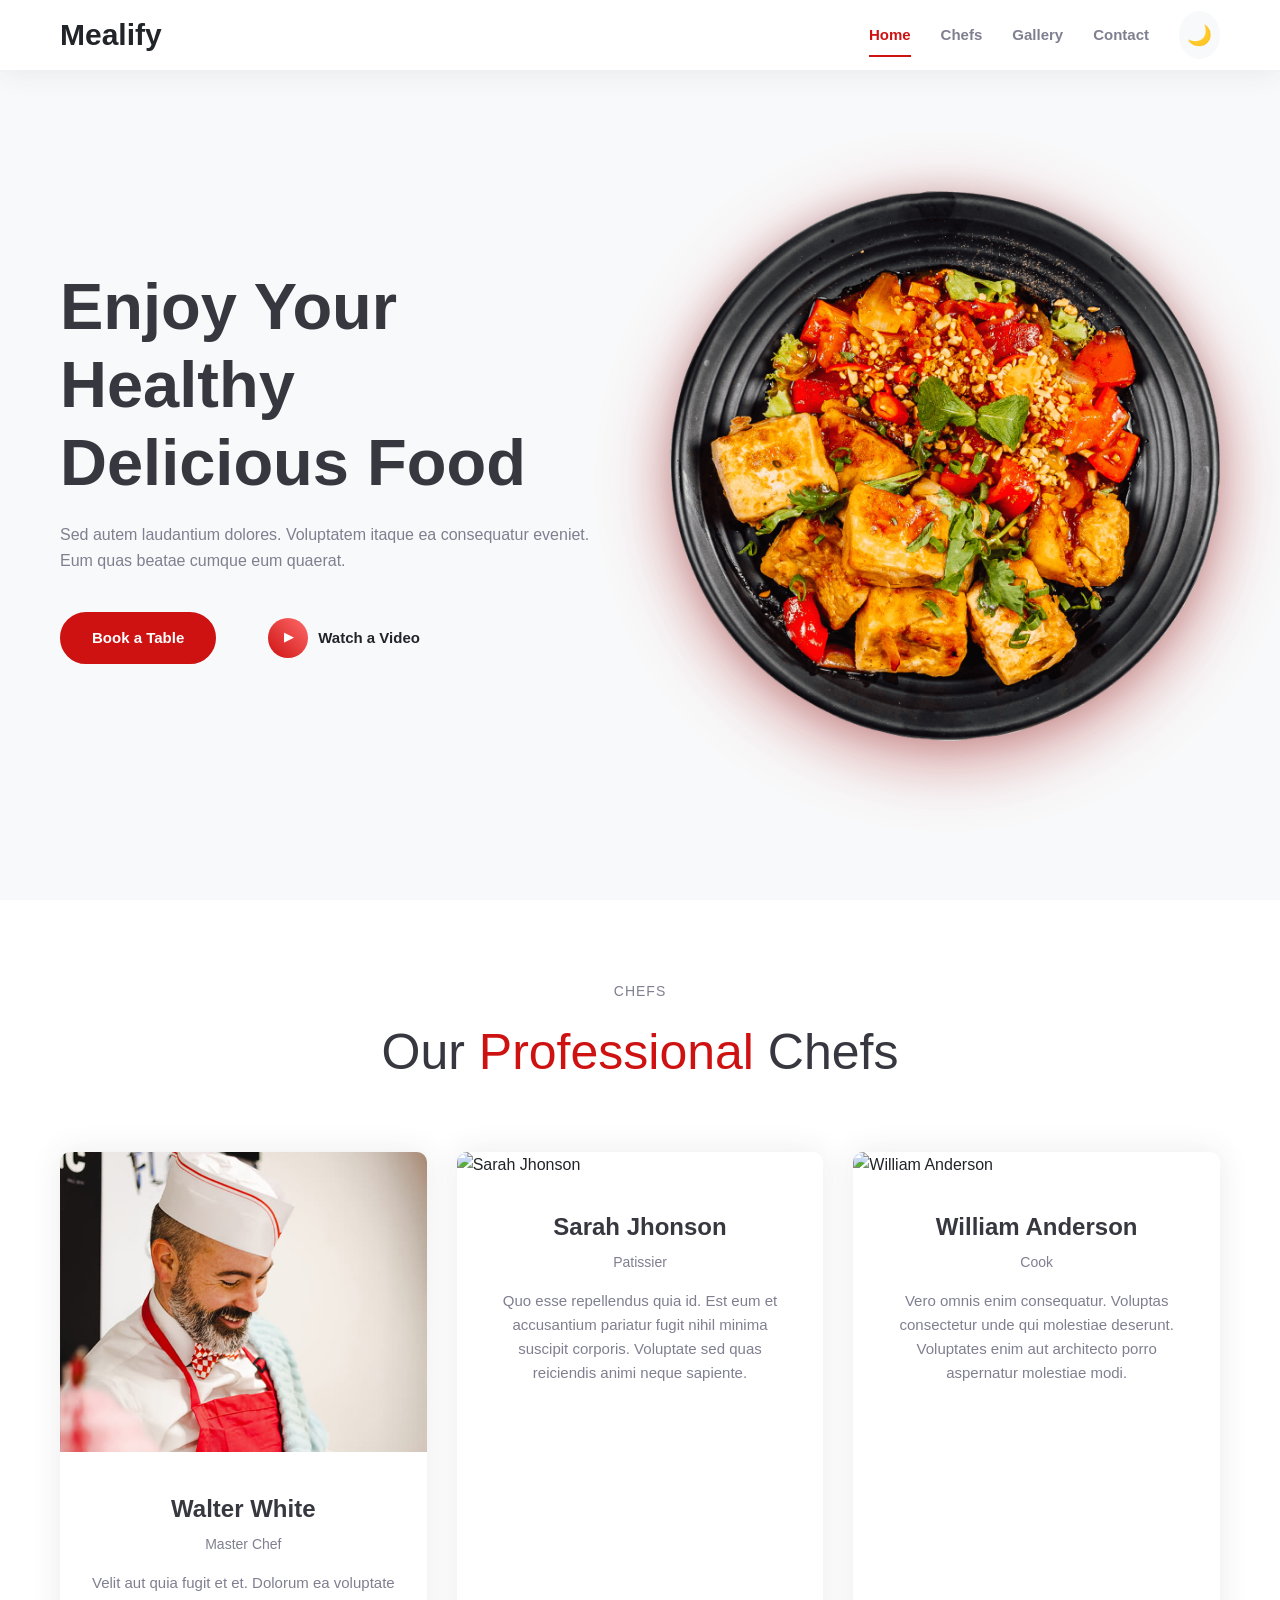
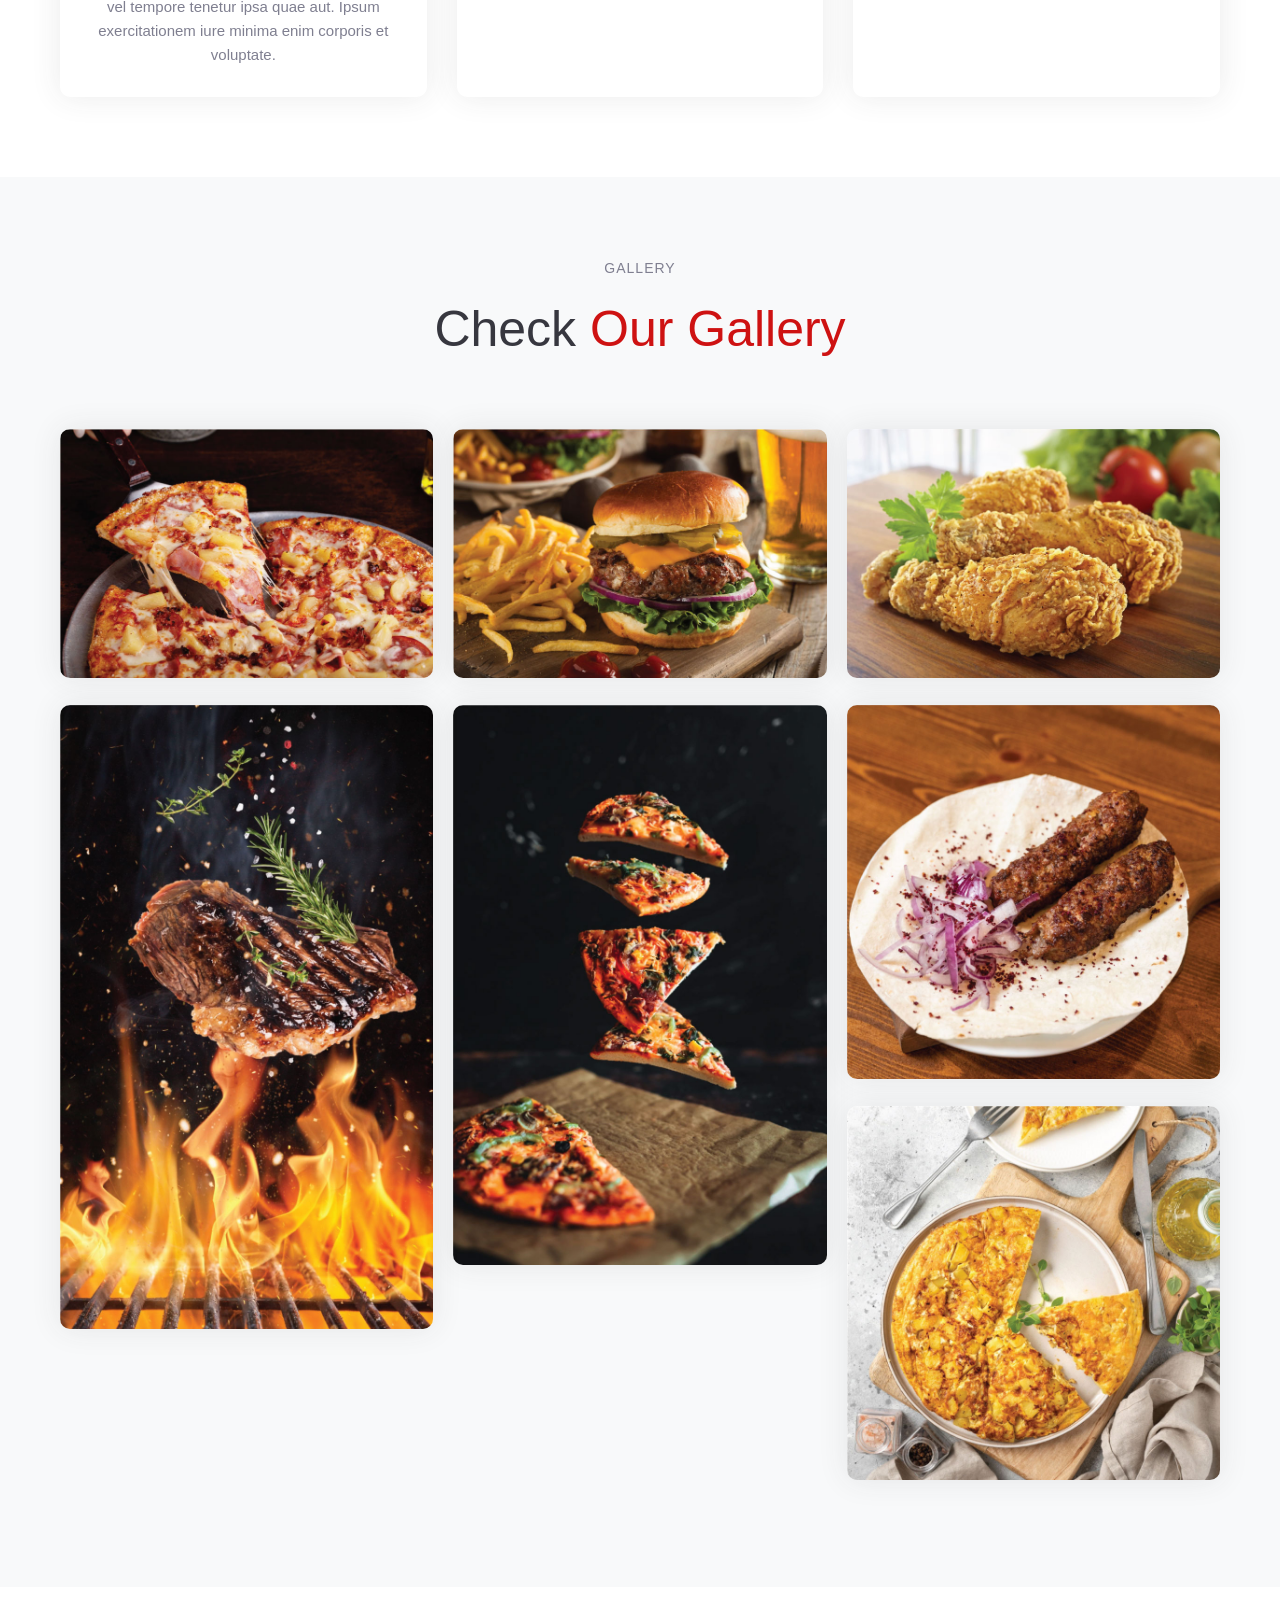
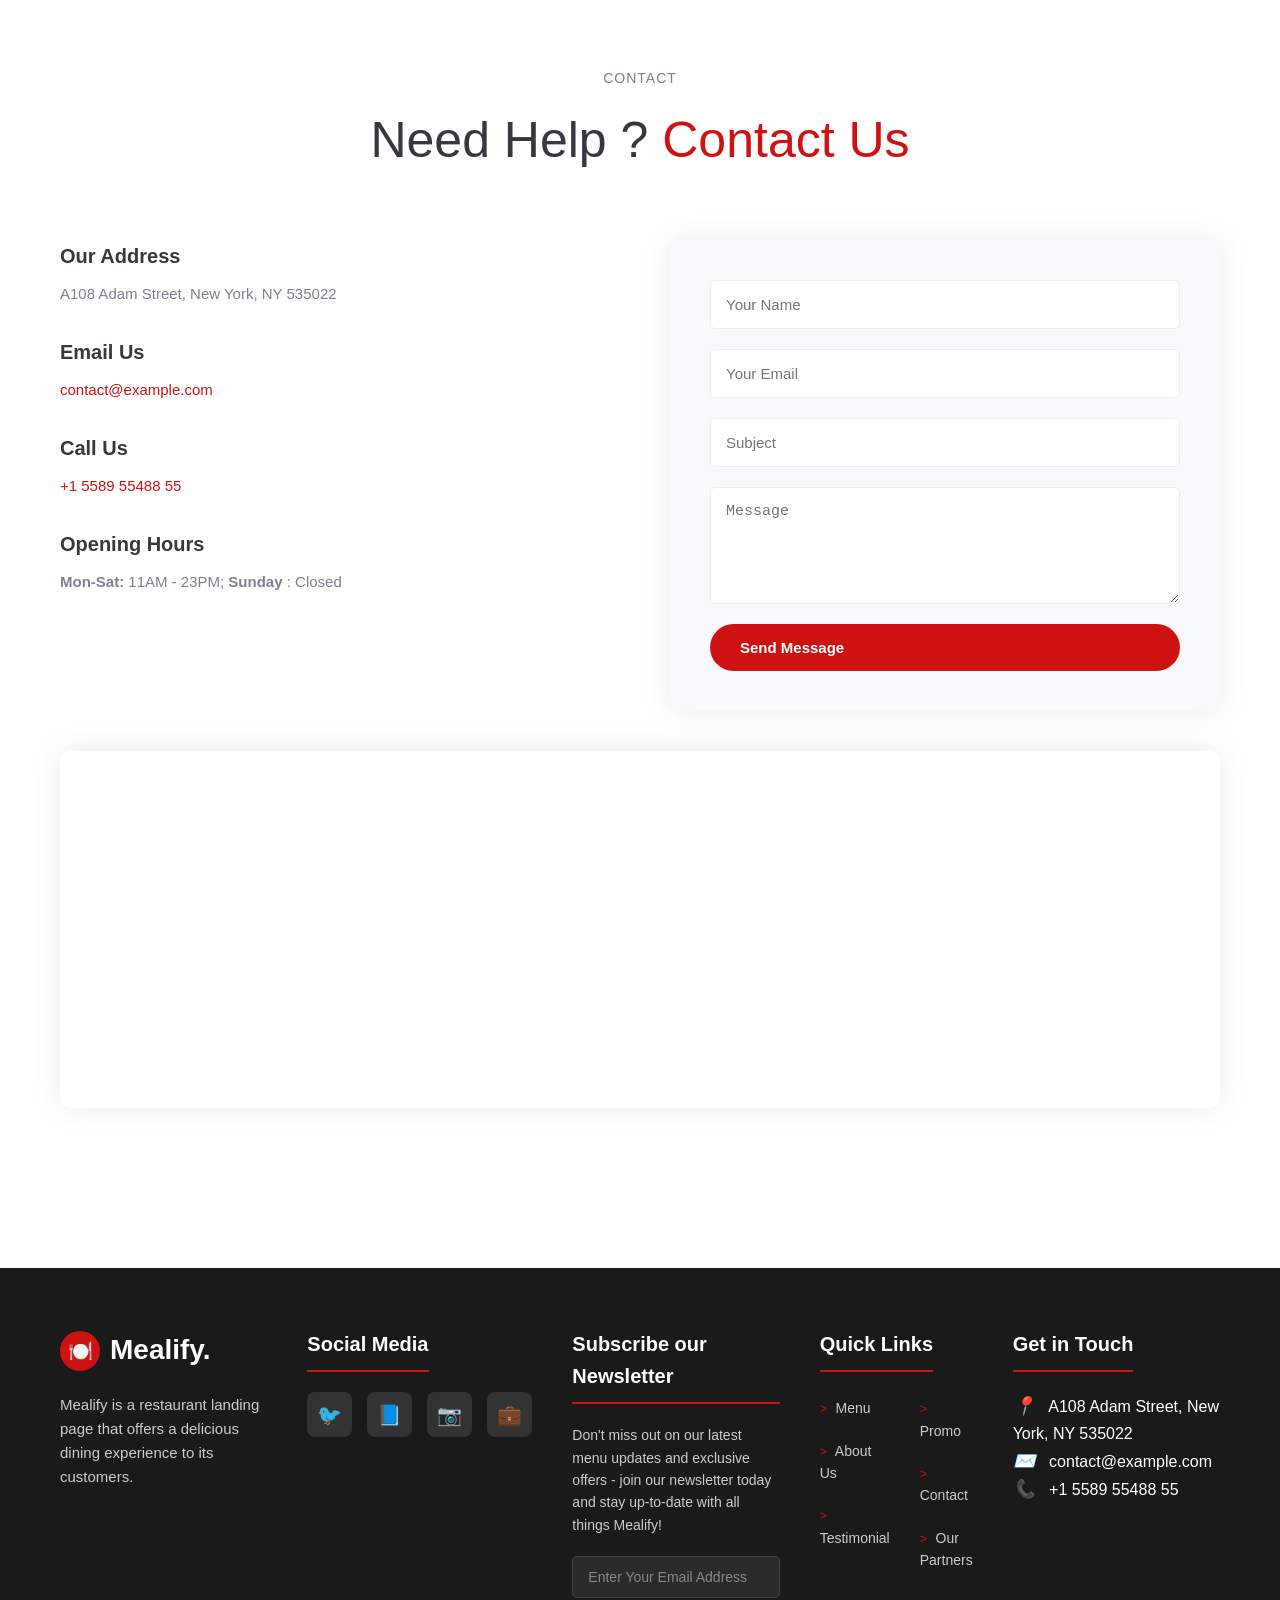
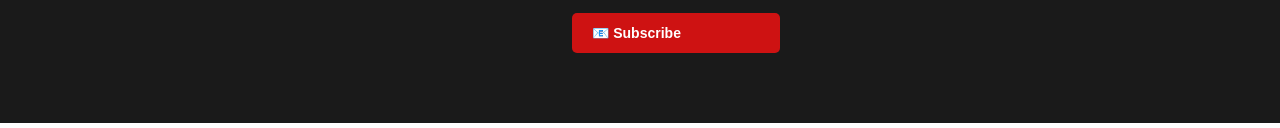
==== index.html @ 65902757 "ddd" ====
<!DOCTYPE html>
<html lang="en">
<head>
    <meta charset="UTF-8">
    <meta name="viewport" content="width=device-width, initial-scale=1.0">
    <title>Mealify</title>
    <link rel="stylesheet" href="style.css">
</head>
<body>
    <!-- Dark Mode Toggle -->
    <input type="checkbox" id="dark-mode-toggle" class="dark-mode-toggle">
    
    <!-- Navigation -->
    <nav class="navbar">
        <div class="nav-container">
            <a href="#home" class="nav-logo">Mealify</a>
            <input type="checkbox" id="menu-toggle" class="menu-toggle">
            <label for="menu-toggle" class="hamburger-menu">
                <span class="bar"></span>
                <span class="bar"></span>
                <span class="bar"></span>
            </label>
            <div class="nav-menu">
                <a href="#home" class="nav-link active">Home</a>
                <a href="#chefs" class="nav-link">Chefs</a>
                <a href="#gallery" class="nav-link">Gallery</a>
                <a href="#contact" class="nav-link">Contact</a>
                <label for="dark-mode-toggle" class="dark-mode-label">🌙</label>
            </div>
        </div>
    </nav>

    <!-- Home Section -->
    <section id="home" class="hero">
        <div class="hero-container">
            <div class="hero-content">
                <h1>Enjoy Your Healthy<br>Delicious Food</h1>
                <p>Sed autem laudantium dolores. Voluptatem itaque ea consequatur eveniet. Eum quas beatae cumque eum quaerat.</p>
                <div class="hero-buttons">
                    <a href="#" class="btn btn-primary">Book a Table</a>
                    <a href="#" class="btn btn-secondary">
                        <span class="play-icon">▶</span>
                        Watch a Video
                    </a>
                </div>
            </div>
            <div class="hero-image">
                <img src="images/hero-img.png" alt="Delicious Food">
            </div>
        </div>
    </section>

    <!-- Chefs Section -->
    <section id="chefs" class="chefs">
        <div class="container">
            <div class="section-header">
                <span class="section-subtitle">CHEFS</span>
                <h2>Our <span class="highlight">Professional</span> Chefs</h2>
            </div>
            <div class="chefs-grid">
                <div class="chef-card">
                    <div class="chef-image">
                        <img src="images/chefs-1.jpg" alt="Walter White">
                    </div>
                    <div class="chef-info">
                        <h3>Walter White</h3>
                        <span class="chef-role">Master Chef</span>
                        <p>Velit aut quia fugit et et. Dolorum ea voluptate vel tempore tenetur ipsa quae aut. Ipsum exercitationem iure minima enim corporis et voluptate.</p>
                    </div>
                </div>
                <div class="chef-card">
                    <div class="chef-image">
                        <img src="imAGES/chefs-2.jpg" alt="Sarah Jhonson">
                    </div>
                    <div class="chef-info">
                        <h3>Sarah Jhonson</h3>
                        <span class="chef-role">Patissier</span>
                        <p>Quo esse repellendus quia id. Est eum et accusantium pariatur fugit nihil minima suscipit corporis. Voluptate sed quas reiciendis animi neque sapiente.</p>
                    </div>
                </div>
                <div class="chef-card">
                    <div class="chef-image">
                        <img src="IMAGES/chefs-3.jpg" alt="William Anderson">
                    </div>
                    <div class="chef-info">
                        <h3>William Anderson</h3>
                        <span class="chef-role">Cook</span>
                        <p>Vero omnis enim consequatur. Voluptas consectetur unde qui molestiae deserunt. Voluptates enim aut architecto porro aspernatur molestiae modi.</p>
                    </div>
                </div>
            </div>
        </div>
    </section>

    <!-- Gallery Section -->
    <section id="gallery" class="gallery">
        <div class="container">
            <div class="section-header">
                <span class="section-subtitle">gallery</span>
                <h2>Check <span class="highlight">Our Gallery</span></h2>
            </div>
            <div class="gallery-grid">
                <div class="gallery-item">
                    <img src="images/meal-1.jpg" alt="Hawaiian pizza">
                    <div class="gallery-overlay">
                        <h3>Pizza</h3>
                        <p>Hawaiian pizza with ham and pineapple</p>
                    </div>
                </div>
                <div class="gallery-item">
                    <img src="images/meal-2.jpg" alt="Levitation pizza">
                    <div class="gallery-overlay">
                        <h3>Levitation pizza</h3>
                        <p>Levitation pizza on black background.</p>
                    </div>
                </div>
                <div class="gallery-item">
                    <img src="images/meal-3.jpg" alt="Beef steaks">
                    <div class="gallery-overlay">
                        <h3>Beef steaks</h3>
                        <p>Tasty beef steaks flying above cast iron grate with fire flames.</p>
                    </div>
                </div>
                <div class="gallery-item">
                    <img src="images/meal-4.jpg" alt="Frittata">
                    <div class="gallery-overlay">
                        <h3>Frittata</h3>
                        <p>Frittata or potato pie in a ceramic plate</p>
                    </div>
                </div>
                <div class="gallery-item">
                    <img src="images/meal-5.jpg" alt="Burger">
                    <div class="gallery-overlay">
                        <h3>Burger</h3>
                        <p>grass fed bison hamburger with chips & beer</p>
                    </div>
                </div>
                <div class="gallery-item">
                    <img src="images/meal-6.jpg" alt="Crispy Fried Chicken">
                    <div class="gallery-overlay">
                        <h3>Crispy Fried Chicken</h3>
                        <p>Golden brown chicken legs with a crunchy coating and juicy meat</p>
                    </div>
                </div>
                <div class="gallery-item">
                    <img src="images/meal-7.jpg" alt="Lyulya kebab">
                    <div class="gallery-overlay">
                        <h3>Lyulya kebab</h3>
                        <p>Tender and juicy skewers of ground lamb or beef, flavored with aromatic spices and herbs</p>
                    </div>
                </div>
            </div>
        </div>
    </section>

    <!-- Contact Section -->
    <section id="contact" class="contact">
        <div class="container">
            <div class="section-header">
                <span class="section-subtitle">CONTACT</span>
                <h2>Need Help ? <span class="highlight">Contact Us</span></h2>
            </div>
            <div class="contact-grid">
                <div class="contact-info">
                    <div class="contact-item">
                        <h3>Our Address</h3>
                        <p>A108 Adam Street, New York, NY 535022</p>
                    </div>
                    <div class="contact-item">
                        <h3>Email Us</h3>
                        <p><a href="mailto:contact@example.com">contact@example.com</a></p>
                    </div>
                    <div class="contact-item">
                        <h3>Call Us</h3>
                        <p><a href="tel:+15589555488">+1 5589 55488 55</a></p>
                    </div>
                    <div class="contact-item">
                        <h3>Opening Hours</h3>
                        <p><strong>Mon-Sat:</strong> 11AM - 23PM; <strong>Sunday</strong> : Closed</p>
                    </div>
                </div>
                <div class="contact-form">
                    <form>
                        <input type="text" placeholder="Your Name" required>
                        <input type="email" placeholder="Your Email" required>
                        <input type="text" placeholder="Subject" required>
                        <textarea placeholder="Message" rows="5" required></textarea>
                        <button type="submit" class="btn btn-primary">Send Message</button>
                    </form>
                </div>
            </div>
            
            <!-- Google Maps -->
            <div class="map-container">
                <iframe 
                    src="https://www.google.com/maps/embed?pb=!1m18!1m12!1m3!1d3024.3!2d-74.0059413!3d40.7127753!2m3!1f0!2f0!3f0!3m2!1i1024!2i768!4f13.1!3m3!1m2!1s0x89c25a316e30d5c7%3A0x2a5b3c8b8c8b8c8b!2sA108%20Adam%20St%2C%20New%20York%2C%20NY%2010038%2C%20USA!5e0!3m2!1sen!2sus!4v1625097600000!5m2!1sen!2sus" 
                    width="100%" 
                    height="350" 
                    style="border:0;" 
                    allowfullscreen="" 
                    loading="lazy" 
                    referrerpolicy="no-referrer-when-downgrade">
                </iframe>
            </div>
        </div>
    </section>

    <!-- Footer -->
    <footer class="footer">
        <div class="container">
            <div class="footer-content">
                <!-- Footer Brand -->
                <div class="footer-brand">
                    <div class="footer-logo">
                        <div class="logo-icon">🍽️</div>
                        <h3>Mealify.</h3>
                    </div>
                    <p>Mealify is a restaurant landing page that offers a delicious dining experience to its customers.</p>
                </div>

                <!-- Social Media -->
                <div class="footer-section">
                    <h4>Social Media</h4>
                    <div class="social-links">
                        <a href="#" class="social-link twitter">🐦</a>
                        <a href="#" class="social-link facebook">📘</a>
                        <a href="#" class="social-link instagram">📷</a>
                        <a href="#" class="social-link linkedin">💼</a>
                    </div>
                </div>

                <!-- Newsletter -->
                <div class="footer-section newsletter">
                    <h4>Subscribe our Newsletter</h4>
                    <p>Don't miss out on our latest menu updates and exclusive offers - join our newsletter today and stay up-to-date with all things Mealify!</p>
                    <form class="newsletter-form">
                        <input type="email" placeholder="Enter Your Email Address" required>
                        <button type="submit" class="btn btn-primary">📧 Subscribe</button>
                    </form>
                </div>

                <!-- Quick Links -->
                <div class="footer-section">
                    <h4>Quick Links</h4>
                    <div class="footer-links">
                        <div class="links-column">
                            <a href="#"><i>&gt;</i> Menu</a>
                            <a href="#"><i>&gt;</i> About Us</a>
                            <a href="#"><i>&gt;</i> Testimonial</a>
                        </div>
                        <div class="links-column">
                            <a href="#"><i>&gt;</i> Promo</a>
                            <a href="#"><i>&gt;</i> Contact</a>
                            <a href="#"><i>&gt;</i> Our Partners</a>
                        </div>
                    </div>
                </div>

                <!-- Get in Touch -->
                <div class="footer-section">
                    <h4>Get in Touch</h4>
                    <p><i class="icon-location">📍</i> A108 Adam Street, New York, NY 535022</p>
                    <p><i class="icon-email">✉️</i> contact@example.com</p>
                    <p><i class="icon-phone">📞</i> +1 5589 55488 55</p>
                </div>
            </div>
        </div>
    </footer>
</body>
</html>
---- style.css ----
:root {
    --primary-color: #ce1212;
    --secondary-color: #37373f;
    --text-color: #212529;
    --text-light: #7f7f90;
    --bg-color: #ffffff;
    --bg-light: #f8f9fa;
    --border-color: #eee;
    --shadow: 0 0 30px rgba(55, 55, 63, 0.1);
}


.dark-mode {
    --text-color: #ffffff;
    --text-light: #adb5bd;
    --bg-color:rgb(237, 241, 246);
    --bg-light:rgb(238, 243, 252);
    --border-color:rgb(221, 226, 233);
    --shadow: 0 0 30px rgba(0, 0, 0, 0.3);
}


* {
    margin: 0;
    padding: 0;
    box-sizing: border-box;
}

body {
    font-family: 'Open Sans', sans-serif;
    color: var(--text-color);
    background-color: var(--bg-color);
    line-height: 1.6;
    transition: all 0.3s ease;
}


.dark-mode-toggle {
    display: none;
}

.dark-mode-toggle:checked ~ * {
   -text-color: #ffffff;
    --text-light:rgb(244, 245, 247);
    --bg-color: #252525;
    --bg-light: #252525;
    --border-color: #4b5563;
    --shadow: 0 0 30px rgba(0, 0, 0, 0.3);
}


.navbar {
    position: fixed;
    top: 0;
    width: 100%;
    background-color: var(--bg-color);
    box-shadow: var(--shadow);
    z-index: 1000;
    transition: all 0.3s ease;
}

.nav-container {
    max-width: 1200px;
    margin: 0 auto;
    padding: 0 20px;
    display: flex;
    justify-content: space-between;
    align-items: center;
    height: 70px;
}

.nav-logo {
    font-size: 30px;
    font-weight: 700;
    color: var(--text-color);
    text-decoration: none;
    transition: color 0.3s ease;
}

.nav-logo:hover {
    color: var(--primary-color);
}

.nav-menu {
    display: flex;
    align-items: center;
    gap: 30px;
}

.nav-link {
    color: var(--text-light);
    text-decoration: none;
    font-weight: 600;
    font-size: 15px;
    padding: 10px 0;
    position: relative;
    transition: color 0.3s ease;
}

.nav-link:hover,
.nav-link.active {
    color: var(--primary-color);
}

.nav-link::after {
    content: '';
    position: absolute;
    bottom: 0;
    left: 0;
    width: 0;
    height: 2px;
    background-color: var(--primary-color);
    transition: width 0.3s ease;
}

.nav-link:hover::after,
.nav-link.active::after {
    width: 100%;
}

.dark-mode-label {
    cursor: pointer;
    font-size: 20px;
    padding: 8px;
    border-radius: 50%;
    background-color: var(--bg-light);
    transition: all 0.3s ease;
}

.dark-mode-label:hover {
    background-color: var(--primary-color);
    color: white;
}

/* Hamburger Menu Styles */
.menu-toggle {
    display: none;
}

.hamburger-menu {
    display: none;
    flex-direction: column;
    justify-content: space-around;
    width: 30px;
    height: 25px;
    cursor: pointer;
    z-index: 1100;
}

.hamburger-menu .bar {
    width: 100%;
    height: 3px;
    background-color: var(--text-color);
    border-radius: 5px;
    transition: all 0.3s ease;
}


#home:target ~ .navbar .nav-link[href="#home"],
#chefs:target ~ .navbar .nav-link[href="#chefs"],
#gallery:target ~ .navbar .nav-link[href="#gallery"],
#contact:target ~ .navbar .nav-link[href="#contact"] {
    color: var(--primary-color);
}

#home:target ~ .navbar .nav-link[href="#home"]::after,
#chefs:target ~ .navbar .nav-link[href="#chefs"]::after,
#gallery:target ~ .navbar .nav-link[href="#gallery"]::after,
#contact:target ~ .navbar .nav-link[href="#contact"]::after {
    width: 100%;
}


.container {
    max-width: 1200px;
    margin: 0 auto;
    padding: 0 20px;
}


.section-header {
    text-align: center;
    margin-bottom: 60px;
}

.section-subtitle {
    color: var(--text-light);
    font-size: 14px;
    font-weight: 400;
    text-transform: uppercase;
    letter-spacing: 1px;
    margin-bottom: 10px;
    display: block;
}

.section-header h2 {
    font-size: 50px;
    font-weight: 400;
    color: var(--secondary-color);
    margin-bottom: 20px;
}

.highlight {
    color: var(--primary-color);
}


.hero {
    padding: 120px 0 80px;
    background-color: var(--bg-light);
    min-height: 100vh;
    display: flex;
    align-items: center;
}

.hero-container {
    max-width: 1200px;
    margin: 0 auto;
    padding: 0 20px;
    display: grid;
    grid-template-columns: 1fr 1fr;
    gap: 60px;
    align-items: center;
}

.hero-content h1 {
    font-size: 65px;
    font-weight: 700;
    color: var(--secondary-color);
    line-height: 1.2;
    margin-bottom: 20px;
}

.hero-content p {
    font-size: 16px;
    color: var(--text-light);
    margin-bottom: 30px;
    line-height: 1.6;
}

.hero-buttons {
    display: flex;
    gap: 20px;
    align-items: center;
}

.btn {
    padding: 12px 30px;
    border-radius: 50px;
    text-decoration: none;
    font-weight: 600;
    font-size: 15px;
    transition: all 0.3s ease;
    display: inline-flex;
    align-items: center;
    gap: 10px;
}

.btn-primary {
    background-color: var(--primary-color);
    color: white;
    border: 2px solid var(--primary-color);
}

.btn-primary:hover {
    background-color: transparent;
    color: var(--primary-color);
}

.btn-secondary {
    background-color: transparent;
    color: var(--text-color);
    border: 2px solid transparent;
}

.btn-secondary:hover {
    color: var(--primary-color);
}

.play-icon {
    width: 40px;
    height: 40px;
    background: linear-gradient(45deg, var(--primary-color), #ff6b6b);
    border-radius: 50%;
    display: flex;
    align-items: center;
    justify-content: center;
    color: white;
    font-size: 12px;
}

.hero-image {
    text-align: center;
}

.hero-image img {
    max-width: 100%;
    height: auto;
    filter: drop-shadow(0 15px 35px rgba(206, 18, 18, 0.4)) drop-shadow(0 5px 15px rgba(0, 0, 0, 0.2));
    animation: float 3s ease-in-out infinite;
}

@keyframes float {
    0%, 100% { transform: translateY(0px); }
    50% { transform: translateY(-20px); }
}


section {
    padding: 80px 0;
}

.chefs {
    background-color: var(--bg-color);
}

.chefs-grid {
    display: grid;
    grid-template-columns: repeat(auto-fit, minmax(300px, 1fr));
    gap: 30px;
}

.chef-card {
    background-color: var(--bg-color);
    border-radius: 10px;
    overflow: hidden;
    box-shadow: var(--shadow);
    transition: transform 0.3s ease;
}

.chef-card:hover {
    transform: translateY(-10px);
}

.chef-image {
    position: relative;
    overflow: hidden;
}

.chef-image img {
    width: 100%;
    height: 300px;
    object-fit: cover;
    transition: transform 0.3s ease;
}

.chef-card:hover .chef-image img {
    transform: scale(1.1);
}

.chef-info {
    padding: 30px;
    text-align: center;
}

.chef-info h3 {
    font-size: 24px;
    font-weight: 700;
    color: var(--secondary-color);
    margin-bottom: 5px;
}

.chef-role {
    color: var(--text-light);
    font-size: 14px;
    margin-bottom: 15px;
    display: block;
}

.chef-info p {
    color: var(--text-light);
    font-size: 15px;
    line-height: 1.6;
}


.gallery {
    background-color: var(--bg-light);
}

.gallery-grid {
    columns: 3;
    column-gap: 20px;
    column-fill: balance;
}

.gallery-item {
    position: relative;
    overflow: hidden;
    border-radius: 10px;
    box-shadow: var(--shadow);
    transition: transform 0.3s ease;
    margin-bottom: 20px;
    break-inside: avoid;
    display: inline-block;
    width: 100%;
}

.gallery-item:hover {
    transform: translateY(-5px);
}

.gallery-item img {
    width: 100%;
    height: auto;
    object-fit: cover;
    transition: transform 0.3s ease;
    display: block;
}

.gallery-item:hover img {
    transform: scale(1.1);
}

.gallery-overlay {
    position: absolute;
    bottom: 0;
    left: 0;
    right: 0;
    background: linear-gradient(transparent, rgba(0,0,0,0.8));
    color: white;
    padding: 20px;
    transform: translateY(100%);
    transition: transform 0.3s ease;
}

.gallery-item:hover .gallery-overlay {
    transform: translateY(0);
}

.gallery-overlay h3 {
    font-size: 20px;
    font-weight: 700;
    margin-bottom: 5px;
}

.gallery-overlay p {
    font-size: 14px;
    opacity: 0.9;
}


 .contact {
    background-color: var(--bg-color);
}

.contact-grid {
    display: grid;
    grid-template-columns: 1fr 1fr;
    gap: 60px;
}

.contact-info {
    display: flex;
    flex-direction: column;
    gap: 30px;
}

.contact-item h3 {
    font-size: 20px;
    font-weight: 700;
    color: var(--secondary-color);
    margin-bottom: 10px;
}

.contact-item p {
    color: var(--text-light);
    font-size: 15px;
}

.contact-item a {
    color: var(--primary-color);
    text-decoration: none;
}

.contact-form {
    background-color: var(--bg-light);
    padding: 40px;
    border-radius: 10px;
    box-shadow: var(--shadow);
}

.contact-form form {
    display: flex;
    flex-direction: column;
    gap: 20px;
}

.contact-form input,
.contact-form textarea {
    padding: 15px;
    border: 1px solid var(--border-color);
    border-radius: 5px;
    background-color: var(--bg-color);
    color: var(--text-color);
    font-size: 15px;
    transition: border-color 0.3s ease;
}

.contact-form input:focus,
.contact-form textarea:focus {
    outline: none;
    border-color: var(--primary-color);
}

.contact-form button {
    background-color: var(--primary-color);
    color: white;
    border: none;
    padding: 15px 30px;
    border-radius: 50px;
    font-size: 15px;
    font-weight: 600;
    cursor: pointer;
    transition: background-color 0.3s ease;
}

.contact-form button:hover {
    background-color: #b10e0e;
}


.map-container {
    margin-top: 40px;
    border-radius: 10px;
    overflow: hidden;
    box-shadow: var(--shadow);
}

.map-container iframe {
    width: 100%;
    height: 350px;
    border: none;
    filter: grayscale(20%);
    transition: filter 0.3s ease;
}

.map-container:hover iframe {
    filter: grayscale(0%);
}


@media (max-width: 1024px) {
    .hero-container {
        gap: 40px;
    }
    
    .hero-content h1 {
        font-size: 55px;
    }
    
    .section-header h2 {
        font-size: 40px;
    }
    
    .gallery-grid {
        columns: 2;
        column-gap: 15px;
    }
}

@media (max-width: 768px) {
    .hamburger-menu {
        display: flex;
    }

    .nav-menu {
        display: none;
        flex-direction: column;
        position: absolute;
        top: 70px;
        left: 0;
        width: 100%;
        background-color: var(--bg-color);
        box-shadow: var(--shadow);
        padding: 20px 0;
        border-top: 1px solid var(--border-color);
    }

    .nav-menu .nav-link {
        padding: 15px 20px;
        text-align: center;
        width: 100%;
    }

    .nav-menu .dark-mode-label {
        margin-top: 20px;
        align-self: center;
    }

    .menu-toggle:checked ~ .nav-menu {
        display: flex;
    }

    .menu-toggle:checked ~ .hamburger-menu .bar:nth-child(1) {
        transform: translateY(11px) rotate(45deg);
    }

    .menu-toggle:checked ~ .hamburger-menu .bar:nth-child(2) {
        opacity: 0;
    }

    .menu-toggle:checked ~ .hamburger-menu .bar:nth-child(3) {
        transform: translateY(-11px) rotate(-45deg);
    }

    .nav-container {
        height: 60px;
    }
    
    .nav-logo {
        font-size: 24px;
    }
    
    .hero {
        padding: 100px 0 60px;
    }
    
    .hero-container {
        grid-template-columns: 1fr;
        gap: 40px;
        text-align: center;
    }
    
    .hero-content h1 {
        font-size: 45px;
    }
    
    .section-header h2 {
        font-size: 35px;
    }
    
    section {
        padding: 60px 0;
    }
    
    .chefs-grid {
        grid-template-columns: 1fr;
    }
    
    .gallery-grid {
        columns: 2;
        column-gap: 15px;
    }
    
    .contact-grid {
        grid-template-columns: 1fr;
        gap: 40px;
    }
    
    .contact-form {
        padding: 30px;
    }
}

@media (max-width: 480px) {
    .nav-menu {
        top: 55px;
    }

    .nav-container {
        padding: 0 15px;
        height: 55px;
    }
    
    .nav-logo {
        font-size: 20px;
    }
    
    .hero {
        padding: 80px 0 40px;
    }
    
    .hero-content h1 {
        font-size: 35px;
    }
    
    .hero-content p {
        font-size: 14px;
    }
    
    .hero-buttons {
        flex-direction: column;
        align-items: stretch;
        gap: 15px;
    }
    
    .btn {
        text-align: center;
        justify-content: center;
        padding: 10px 25px;
        font-size: 14px;
    }
    
    .section-header h2 {
        font-size: 28px;
    }
    
    .section-subtitle {
        font-size: 12px;
    }
    
    section {
        padding: 40px 0;
    }
    
    .container {
        padding: 0 15px;
    }
    
    .gallery-grid {
        columns: 1;
        column-gap: 0;
    }
    
    .gallery-item {
        margin-bottom: 15px;
    }
    
    .contact-form {
        padding: 20px;
    }
    
    .contact-form input,
    .contact-form textarea {
        padding: 12px;
        font-size: 14px;
    }
    
    .chef-info {
        padding: 20px;
    }
    
    .chef-info h3 {
        font-size: 20px;
    }
    
    .chef-info p {
        font-size: 14px;
    }
    
    .map-container {
        margin-top: 30px;
    }
    
    .map-container iframe {
        height: 300px;
    }
}



.footer {
    background-color: #1a1a1a;
    color: #ffffff;
    padding: 60px 0 30px;
    margin-top: 80px;
}

.footer-content {
    display: grid;
    grid-template-columns: 2fr 1fr 2fr 1fr;
    gap: 40px;
    margin-bottom: 40px;
}

.footer-brand {
    max-width: 300px;
}

.footer-logo {
    display: flex;
    align-items: center;
    gap: 10px;
    margin-bottom: 20px;
}

.logo-icon {
    width: 40px;
    height: 40px;
    background-color: var(--primary-color);
    border-radius: 50%;
    display: flex;
    align-items: center;
    justify-content: center;
    font-size: 20px;
}

.footer-logo h3 {
    font-size: 28px;
    font-weight: 700;
    color: #ffffff;
    margin: 0;
}

.footer-brand p {
    color: #cccccc;
    font-size: 15px;
    line-height: 1.6;
    margin: 0;
}

.footer-section h4 {
    font-size: 20px;
    font-weight: 700;
    color: #ffffff;
    margin-bottom: 20px;
    border-bottom: 2px solid var(--primary-color);
    padding-bottom: 10px;
    display: inline-block;
}

.social-links {
    display: flex;
    gap: 15px;
}

.social-link {
    width: 45px;
    height: 45px;
    background-color: #333333;
    border-radius: 8px;
    display: flex;
    align-items: center;
    justify-content: center;
    text-decoration: none;
    font-size: 20px;
    transition: all 0.3s ease;
}

.social-link:hover {
    background-color: var(--primary-color);
    transform: translateY(-3px);
}

.newsletter {
    max-width: 350px;
}

.newsletter p {
    color: #cccccc;
    font-size: 14px;
    line-height: 1.6;
    margin-bottom: 20px;
}

.newsletter-form {
    display: flex;
    flex-direction: column;
    gap: 15px;
}

.newsletter-form input {
    padding: 12px 15px;
    border: 1px solid #444444;
    border-radius: 5px;
    background-color: #2a2a2a;
    color: #ffffff;
    font-size: 14px;
    transition: border-color 0.3s ease;
}

.newsletter-form input:focus {
    outline: none;
    border-color: var(--primary-color);
}

.newsletter-form input::placeholder {
    color: #888888;
}

.newsletter-form button {
    padding: 12px 20px;
    background-color: var(--primary-color);
    color: white;
    border: none;
    border-radius: 5px;
    font-size: 14px;
    font-weight: 600;
    cursor: pointer;
    transition: background-color 0.3s ease;
}

.newsletter-form button:hover {
    background-color: #b10e0e;
}

.footer-links {
    display: flex;
    gap: 30px;
}

.links-column {
    display: flex;
    flex-direction: column;
    gap: 10px;
}

.links-column a {
    color: #cccccc;
    text-decoration: none;
    font-size: 14px;
    transition: color 0.3s ease;
    padding: 5px 0;
}

.links-column a:hover {
    color: var(--primary-color);
    padding-left: 10px;
}


@media (max-width: 1024px) {
    .footer-content {
        grid-template-columns: 1fr 1fr;
        gap: 30px;
    }
    
    .footer-brand {
        max-width: 100%;
    }
    
    .newsletter {
        max-width: 100%;
    }
}

@media (max-width: 768px) {
    .footer {
        padding: 40px 0 20px;
        margin-top: 60px;
    }
    
    .footer-content {
        grid-template-columns: 1fr;
        gap: 30px;
    }
    
    .social-links {
        justify-content: center;
    }
    
    .footer-links {
        justify-content: center;
    }
    
    .newsletter-form {
        align-items: center;
    }
    
    .newsletter-form input,
    .newsletter-form button {
        width: 100%;
        max-width: 300px;
    }
}

@media (max-width: 480px) {
    .footer {
        padding: 30px 0 15px;
        margin-top: 40px;
    }
    
    .footer-logo {
        justify-content: center;
    }
    
    .footer-brand {
        text-align: center;
    }
    
    .footer-section {
        text-align: center;
    }
    
    .footer-links {
        flex-direction: column;
        gap: 15px;
        align-items: center;
    }
    
    .social-links {
        gap: 10px;
    }
    
    .social-link {
        width: 40px;
        height: 40px;
        font-size: 18px;
    }
}



.links-column a i {
    margin-right: 5px;
    color: var(--primary-color);
    font-size: 12px;
}

.footer-section p i {
    margin-right: 10px;
    color: var(--primary-color);
    font-size: 18px;
}

.footer-content {
    grid-template-columns: 2fr 1fr 2fr 1fr 2fr; 
}

@media (max-width: 1024px) {
    .footer-content {
        grid-template-columns: 1fr 1fr 1fr;
    }
}

@media (max-width: 768px) {
    .footer-content {
        grid-template-columns: 1fr;
    }
}
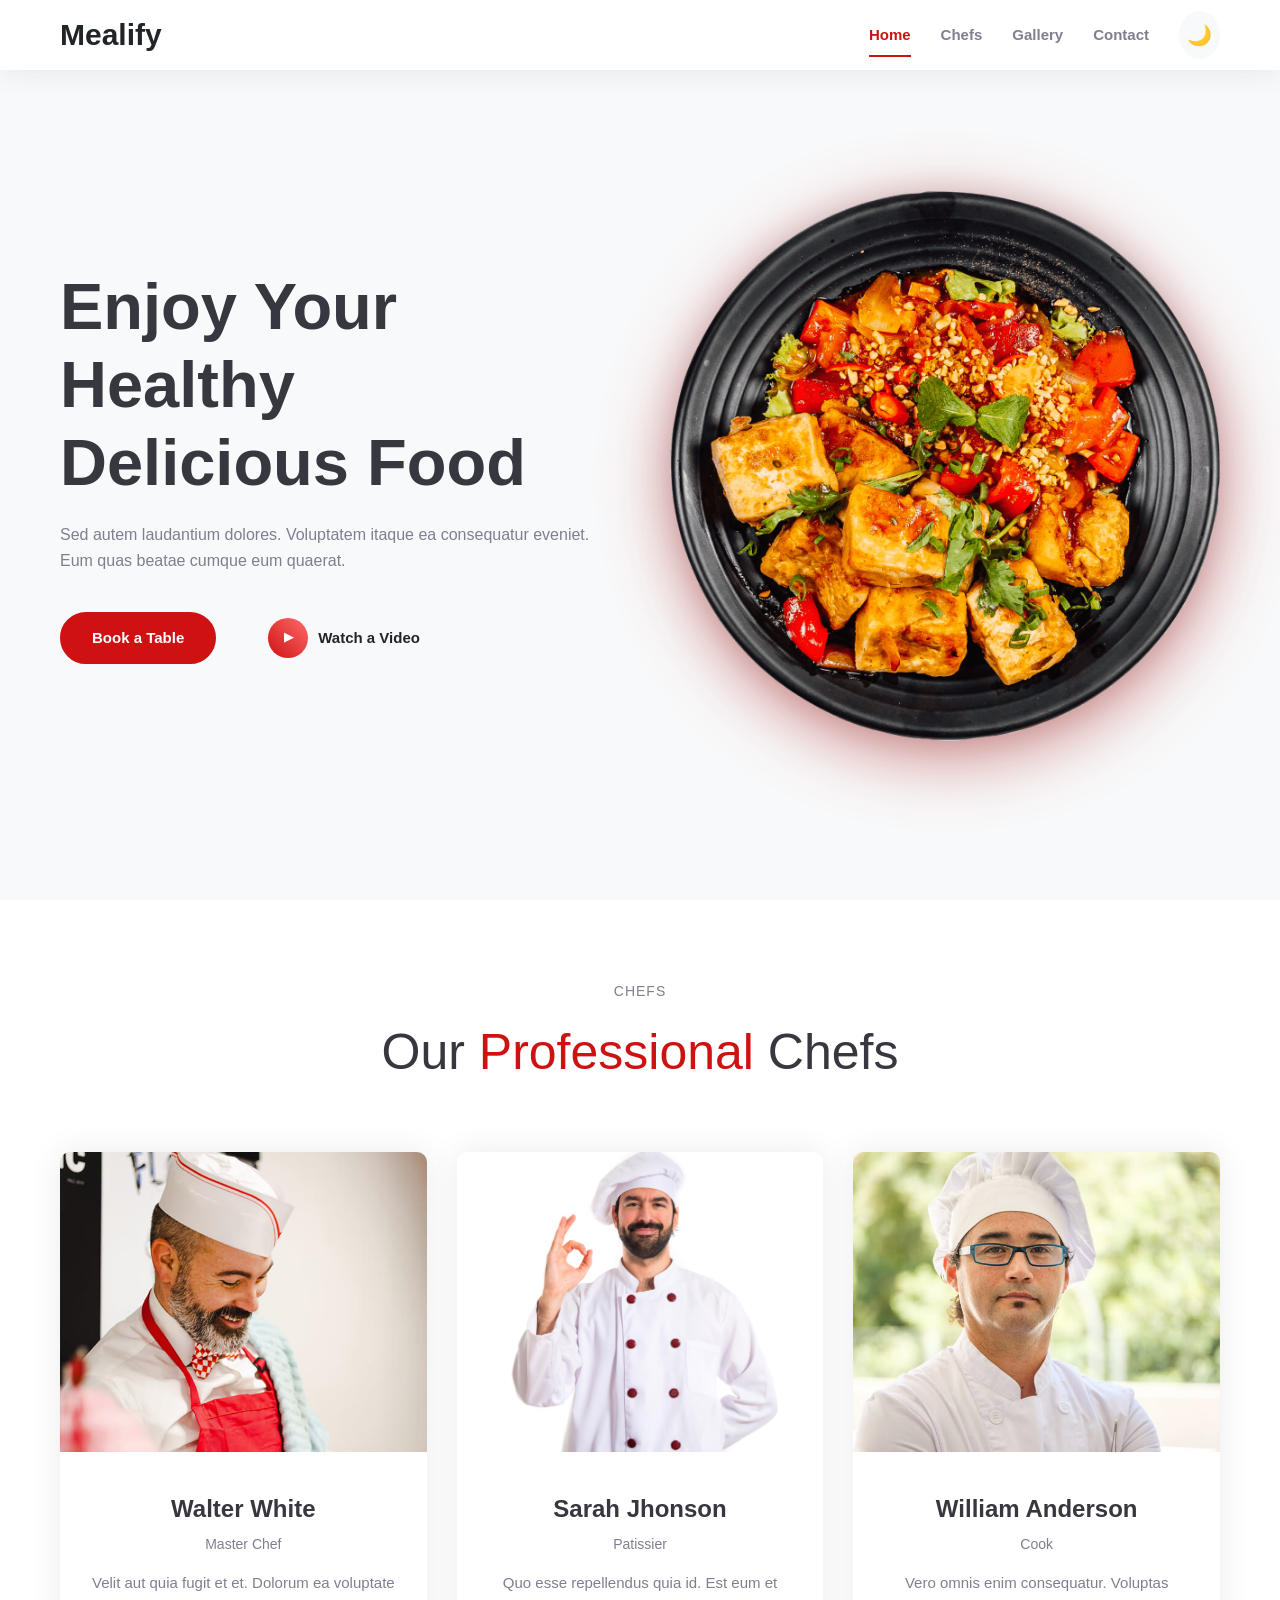
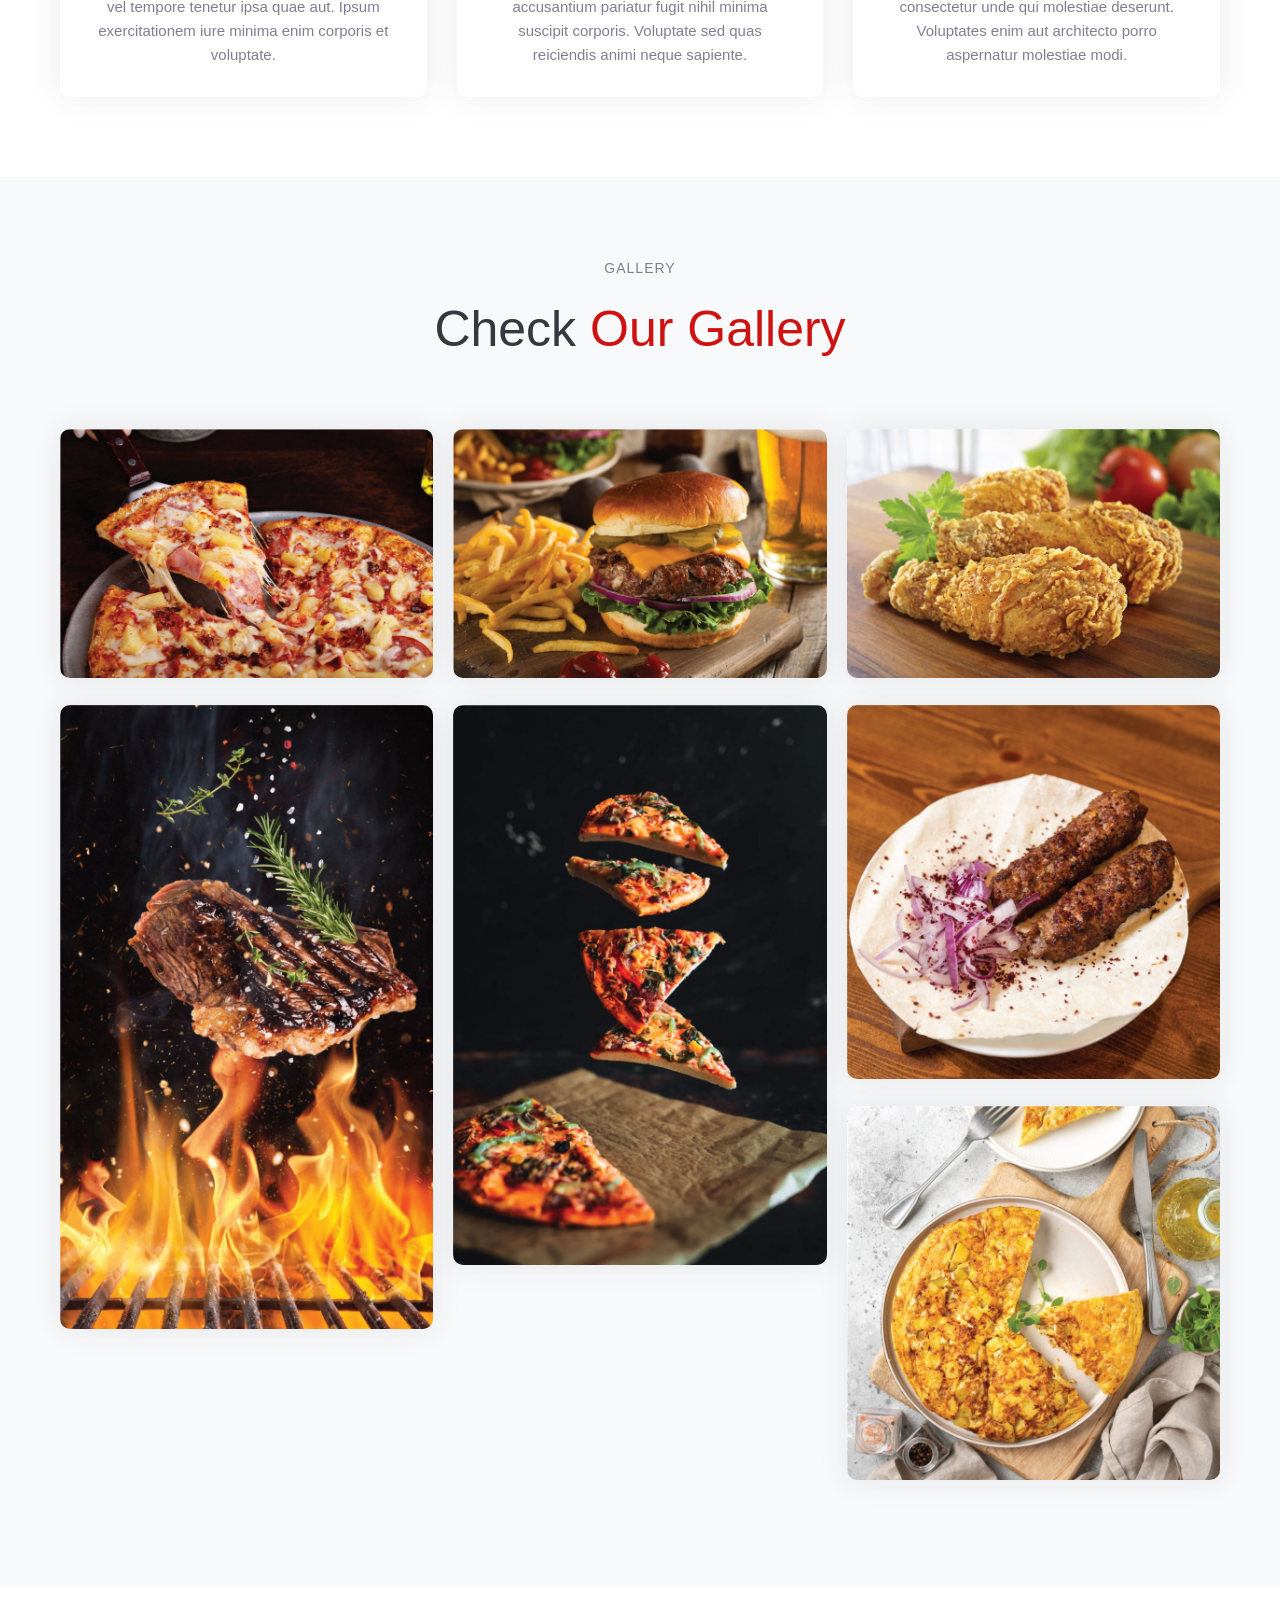
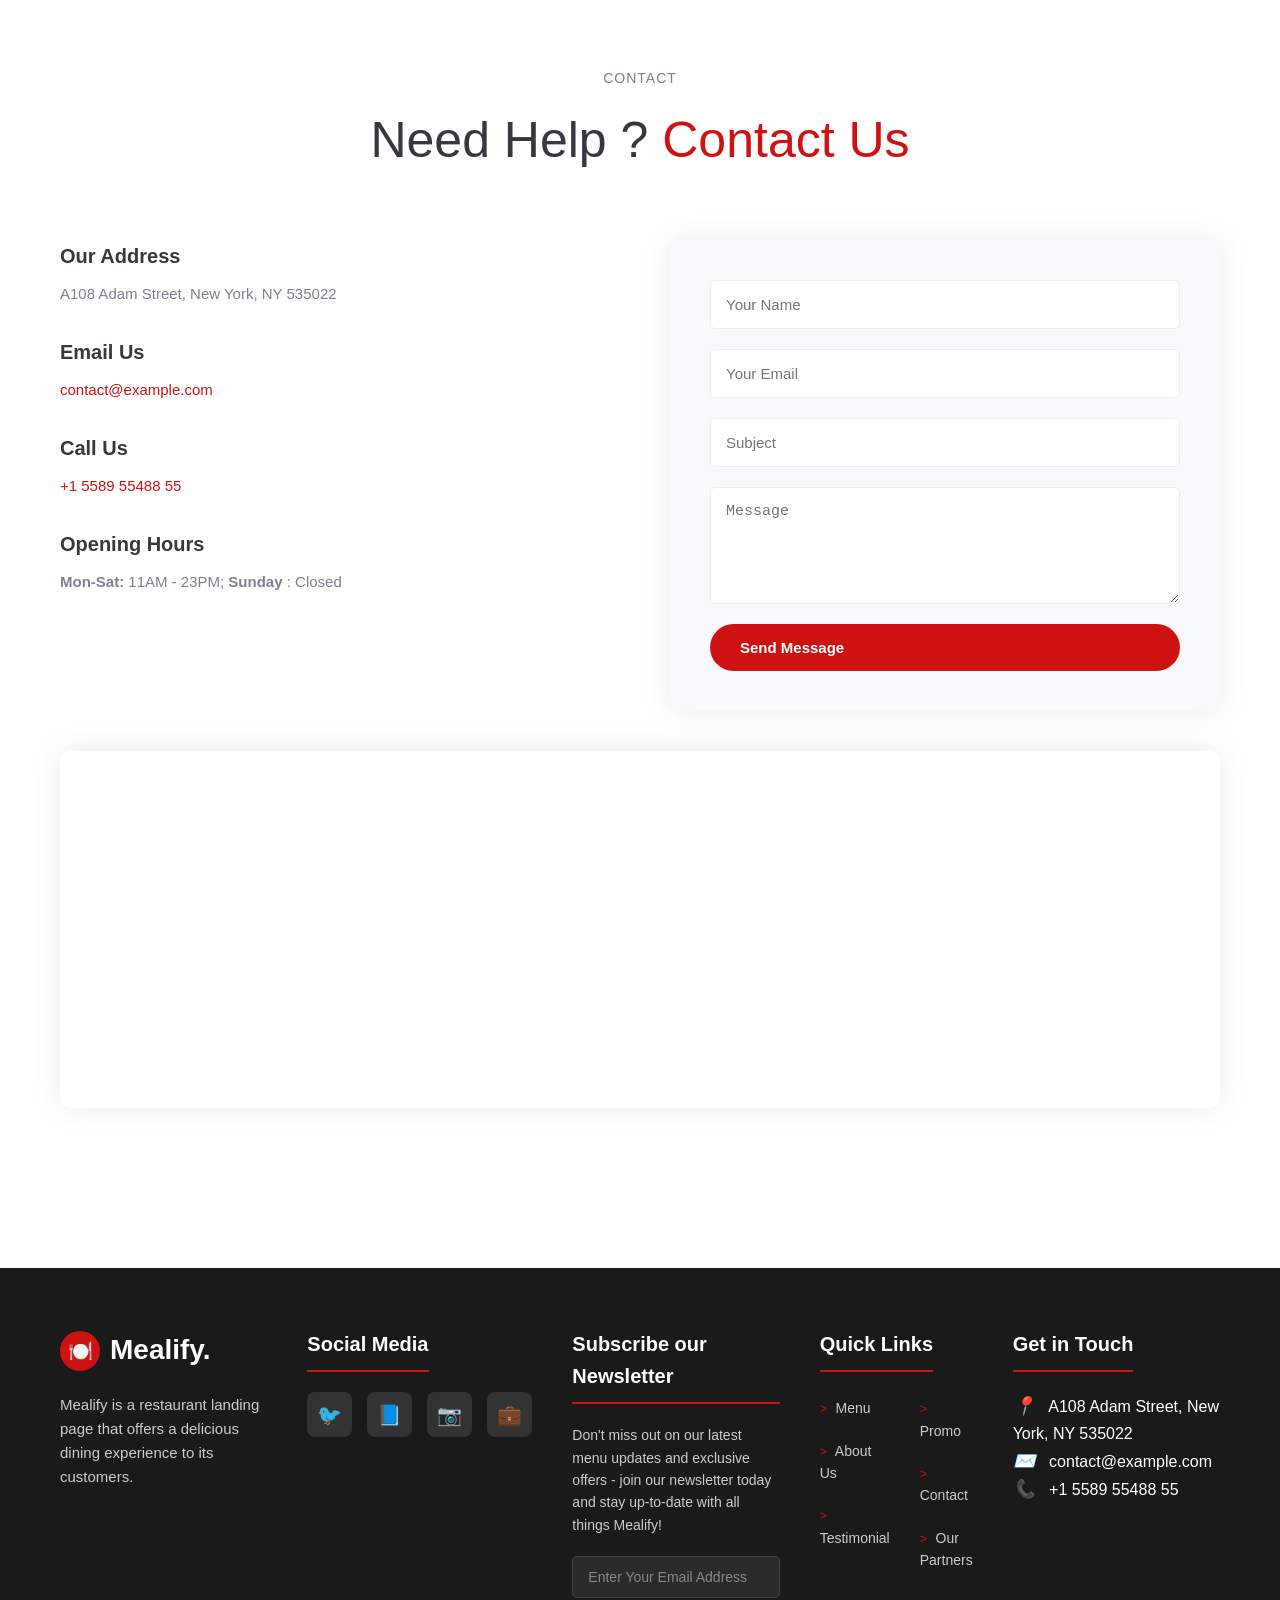
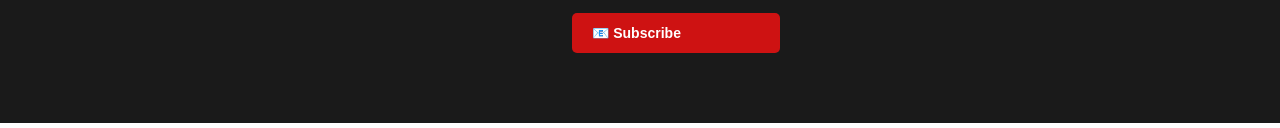
==== commit d3b45e63: "ddd" ====
--- a/index.html
+++ b/index.html
@@ -70,7 +70,7 @@
                 </div>
                 <div class="chef-card">
                     <div class="chef-image">
-                        <img src="imAGES/chefs-2.jpg" alt="Sarah Jhonson">
+                        <img src="images/chefs-2.jpg" alt="Sarah Jhonson">
                     </div>
                     <div class="chef-info">
                         <h3>Sarah Jhonson</h3>
@@ -80,7 +80,7 @@
                 </div>
                 <div class="chef-card">
                     <div class="chef-image">
-                        <img src="IMAGES/chefs-3.jpg" alt="William Anderson">
+                        <img src="images/chefs-3.jpg" alt="William Anderson">
                     </div>
                     <div class="chef-info">
                         <h3>William Anderson</h3>
